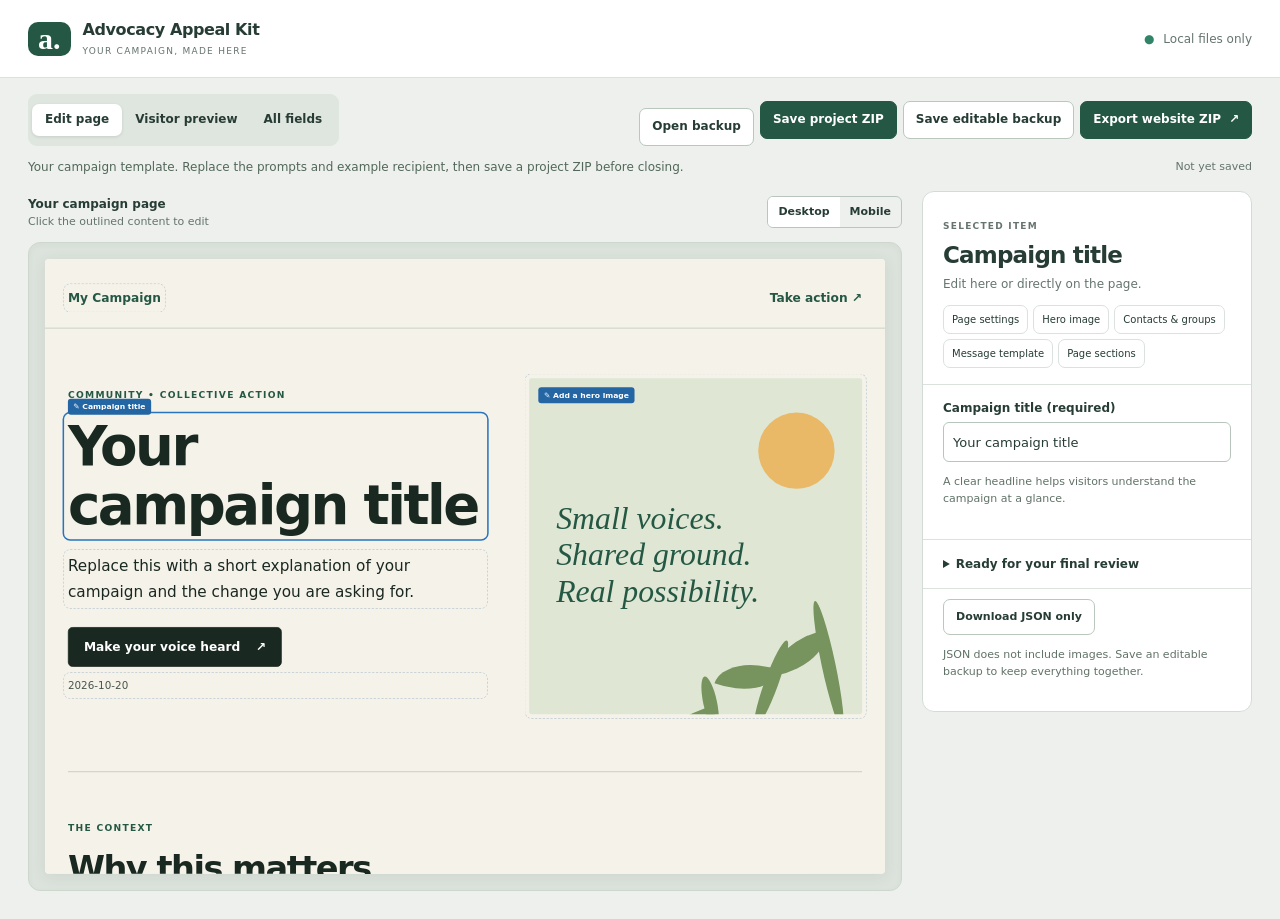
==== setup/index.html @ de8398fa "Add portable advocacy toolkit with visual and AI workflows" ====
<!doctype html>
<html lang="en">
<head><meta charset="utf-8"><meta name="viewport" content="width=device-width, initial-scale=1"><title>Advocacy Appeal Kit · Visual editor</title><link rel="stylesheet" href="editor.css"></head>
<body>
<header class="app-header"><div class="brand"><span class="mark" aria-hidden="true">a.</span><div><strong>Advocacy Appeal Kit</strong><span class="badge">YOUR CAMPAIGN, MADE HERE</span></div></div><span class="local-label"><span aria-hidden="true">●</span> Local files only</span></header>
<div class="toolbar"><div class="mode-switch" aria-label="Editor mode"><button id="mode-visual" aria-pressed="true">Edit page</button><button id="mode-preview" aria-pressed="false">Visitor preview</button><button id="mode-form" aria-pressed="false">All fields</button></div><div class="file-actions"><label class="file-button">Open backup<input id="import" type="file" accept=".zip,.json"></label><button id="download-project" class="primary">Save project ZIP</button><button id="download-backup">Save editable backup</button><button id="download-site" class="primary">Export website ZIP <span aria-hidden="true">↗</span></button></div></div>
<div class="status-row"><p id="status" role="status">Your campaign template. Replace the prompts and example recipient, then save a project ZIP before closing.</p><span id="save-state">Not yet saved</span></div>
<div class="workspace" id="workspace">
<section class="preview-panel" aria-label="Campaign canvas"><div class="preview-heading"><div><strong id="canvas-title">Your campaign page</strong><span id="canvas-hint">Click the outlined content to edit</span></div><div class="device-switch" aria-label="Preview width"><button id="desktop" aria-pressed="true">Desktop</button><button id="mobile" aria-pressed="false">Mobile</button></div></div><div class="preview-wrap"><div id="preview-stage"><iframe id="preview" title="Editable campaign page" sandbox="allow-scripts allow-popups"></iframe></div></div></section>
<aside id="inspector"><div class="inspector-heading"><span class="eyebrow">SELECTED ITEM</span><h1 id="selection-title">Campaign title</h1><p id="selection-hint">Edit here or directly on the page.</p></div><nav class="quick-nav" aria-label="Campaign settings"><button id="nav-campaign">Page settings</button><button id="nav-hero">Hero image</button><button id="nav-contacts">Contacts & groups</button><button id="nav-messages">Message template</button><button id="nav-content">Page sections</button></nav><form id="properties" novalidate></form><form id="editor" novalidate hidden></form><details class="checks" id="checks"><summary><span id="check-summary">Review before export</span></summary><div id="validation" aria-live="polite"></div><p class="help">Exporting does not publish or send anything. Verify facts, contact details and image rights.</p></details><div class="advanced-save"><button id="download-json">Download JSON only</button><p class="help">JSON does not include images. Save an editable backup to keep everything together.</p></div></aside>
</div>
<script src="../src/schema.js"></script><script src="../src/core.js"></script><script src="../src/archive.js"></script><script src="../src/project.js"></script><script src="project-template.js"></script><script src="bundle.js"></script><script src="visual.js"></script><script src="editor.js"></script>
</body></html>
---- setup/editor.css ----
*{box-sizing:border-box}[hidden]{display:none!important}:root{--ink:#263c34;--muted:#65746e;--line:#dbe1dc;--green:#245844;--focus:#1d65bb}body{margin:0;background:#edf0ed;color:var(--ink);font:14px/1.5 system-ui,sans-serif}.app-header{height:78px;padding:16px 28px;background:#fff;border-bottom:1px solid var(--line);display:flex;justify-content:space-between;align-items:center;gap:18px}.brand{display:flex;align-items:center;gap:12px}.brand strong{font-size:16px;letter-spacing:-.025em}.mark{font:bold 30px Georgia;background:var(--green);color:#fff;border-radius:10px;padding:0 10px}.badge{display:block;font-size:9px;letter-spacing:.14em;color:var(--muted);margin-top:3px}.local-label{font-size:12px;color:var(--muted)}.local-label span{color:#328469;margin-right:5px}.toolbar{display:flex;justify-content:space-between;gap:16px;padding:16px 28px 8px;flex-wrap:wrap}.mode-switch,.file-actions,.device-switch{display:flex;gap:6px;align-items:center;flex-wrap:wrap}button,.file-button{font:600 12px/1.3 system-ui;min-height:38px;padding:10px 12px;background:#fff;border:1px solid #b9c7bd;border-radius:7px;color:var(--ink);cursor:pointer;display:inline-flex;gap:8px;align-items:center;justify-content:center;max-width:100%}.primary{background:var(--green);color:white;border-color:var(--green)}button:disabled{opacity:.45;cursor:not-allowed}button:not(:disabled):hover,.file-button:hover{background:#e7eee8}.primary:not(:disabled):hover{background:#1b4836}.mode-switch{background:#dfe5df;padding:4px;border-radius:9px;gap:0}.mode-switch button{background:transparent;border-color:transparent;min-height:32px;padding:7px 12px}.mode-switch [aria-pressed=true]{background:#fff;box-shadow:0 1px 3px #28392d20}.file-button input{width:1px;height:1px;position:absolute;opacity:0}.file-button:focus-within,:focus-visible{outline:3px solid var(--focus);outline-offset:3px}.status-row{display:flex;gap:20px;justify-content:space-between;padding:4px 28px 15px;align-items:start}.status-row p{margin:0;font-size:12px;color:#52675a}#save-state{font-size:11px;color:#65746e;flex-shrink:0;padding-top:1px}.workspace{display:grid;grid-template-columns:minmax(0,1fr) 330px;gap:20px;margin:0 28px 28px;align-items:start}.preview-panel{min-width:0;position:sticky;top:16px}.preview-heading{height:42px;display:flex;justify-content:space-between;gap:12px;align-items:center;margin-bottom:9px}.preview-heading strong{font-size:12px}.preview-heading span{display:block;font-size:11px;color:var(--muted)}.device-switch{gap:0;border:1px solid #bac6bd;border-radius:6px;overflow:hidden}.device-switch button{border:0;border-radius:0;background:transparent;min-height:30px;padding:7px 10px;font-size:11px}.device-switch [aria-pressed=true]{background:#fff}.preview-wrap{background:#dce3dc;padding:16px;border:1px solid #cdd7ce;border-radius:12px;display:flex;justify-content:center;overflow:auto;box-shadow:inset 0 2px 6px #1c392509}iframe{width:100%;height:calc(100vh - 285px);min-height:620px;border:0;background:#f5f2e9;border-radius:5px;box-shadow:0 4px 20px #243a3015}iframe.mobile{width:390px;max-width:100%;flex-shrink:0}.workspace.preview-only{grid-template-columns:1fr}.workspace.preview-only aside{display:none}.workspace.preview-only iframe{min-height:650px}.workspace.form-mode{grid-template-columns:minmax(0,1fr) 400px}aside{background:#fff;border:1px solid #d3dcd4;border-radius:12px;overflow:hidden;min-width:0;max-height:calc(100vh - 200px);overflow-y:auto;scrollbar-width:thin;position:sticky;top:16px}.inspector-heading{padding:22px 20px 12px}.eyebrow{font-size:9px;letter-spacing:.14em;color:var(--muted);font-weight:700}h1{font:650 23px/1.15 system-ui;letter-spacing:-.035em;margin:7px 0}h2{font-size:15px;margin:16px 0 8px}.inspector-heading p{font-size:12px;color:var(--muted);margin:0}.quick-nav{padding:0 20px 16px;display:flex;gap:5px;flex-wrap:wrap;border-bottom:1px solid var(--line)}.quick-nav button{font-size:10px;min-height:29px;padding:6px 8px;border-color:var(--line);font-weight:500}.quick-nav button[aria-current=true]{border-color:var(--green);background:#edf3ed}#properties{padding:0 20px 20px}label{display:block;margin-top:14px;font-weight:600;font-size:12px}input,textarea,select{width:100%;font:13px/1.5 system-ui;padding:9px;border:1px solid #b7c5bc;border-radius:6px;color:var(--ink);background:#fff;margin-top:5px;min-height:40px}input[type=color]{padding:3px}textarea{resize:vertical;min-height:100px}fieldset{min-width:0;border:1px solid var(--line);border-radius:6px;margin:15px 0;padding:12px}legend{font-weight:650}fieldset button{margin-top:12px;font-size:11px}.help{font-size:11px;color:#607267;line-height:1.55}.field-help{margin:5px 0 0;font-size:11px;color:var(--muted)}.checks{border-top:1px solid var(--line);padding:15px 20px;font-size:12px}.checks summary{font-size:12px;font-weight:650;cursor:pointer}.checks ul{padding-left:18px}.error{color:#a12727}.advanced-save{padding:10px 20px 20px;border-top:1px solid var(--line)}.advanced-save button{font-size:11px;min-height:32px}.asset{border-top:1px solid var(--line);margin-top:14px;padding-top:10px;overflow-wrap:anywhere}.asset img,.hero-image{max-width:100%;max-height:180px;border-radius:7px;object-fit:contain;background:#edf0eb}.hero-image{display:block;margin-top:16px;width:100%}.image-empty{padding:24px 16px;background:#f2f5ef;border:1px dashed #a9baa9;border-radius:8px;text-align:center;color:var(--muted);margin-top:16px}.stack{display:flex;flex-direction:column;gap:6px;margin-top:14px}.stack button{justify-content:flex-start;text-align:left;font-weight:500;overflow-wrap:anywhere;white-space:normal}.button-row{display:flex;gap:7px;flex-wrap:wrap;margin-top:14px}.button-row button{flex:1}.remove{color:#9a2929;border-color:#dfbdb9}.add{margin-top:12px}.section-label{display:flex;justify-content:space-between;align-items:center;gap:10px;margin-top:20px}.section-label h2{margin:0}.section-label button{min-height:28px;font-size:11px;padding:6px 10px}.group-heading{margin:18px 0 7px;font-size:12px;font-weight:650;color:var(--muted)}.group-rename{display:flex;gap:6px;align-items:center}.group-rename input{min-width:0}.group-rename button{margin-top:5px;font-size:10px;min-height:40px}.contact-list{list-style:none;margin:8px 0;padding:0}.contact-list button{display:block;text-align:left;width:100%;margin-top:6px;font-weight:550}.contact-list small{display:block;font-weight:400;color:var(--muted);margin-top:3px}#editor details{border-bottom:1px solid var(--line);padding:16px 20px}#editor summary{font-weight:650;cursor:pointer}.form-mode #properties{display:none}.form-mode #editor{display:block}.form-mode .quick-nav{display:none}@media(max-width:1150px){.workspace{grid-template-columns:minmax(0,1fr) 300px;gap:14px;margin:0 16px 20px}.toolbar{padding-left:16px;padding-right:16px}.status-row{padding-left:16px;padding-right:16px}.preview-wrap{padding:10px}.workspace.form-mode{grid-template-columns:minmax(0,1fr) 340px}}@media(max-width:800px){.app-header{padding:12px 16px}.local-label{display:none}.toolbar{gap:10px}.file-actions{flex-wrap:wrap}.workspace,.workspace.form-mode{grid-template-columns:1fr}.preview-panel,aside{position:static}aside{max-height:none}.preview-heading{height:auto;min-height:42px}.preview-heading span{max-width:210px}iframe{height:65vh;min-height:450px}.workspace.preview-only iframe{min-height:600px}.status-row{flex-direction:column;gap:4px}.file-actions button,.file-actions .file-button{font-size:11px}.form-mode aside{order:-1}}@media(prefers-reduced-motion:no-preference){button,.file-button{transition:background .15s ease}}

#preview-stage{position:relative;flex-shrink:0;min-width:0}#preview-stage iframe{display:block;transform-origin:top left;max-width:none}#preview-stage iframe.mobile{max-width:none}

/* Guidance stays neutral until a field is edited or a review issue is opened. */
.field-help{display:block}.needs-attention{border-color:#a76516;background:#fffaf1}.review-link{display:inline;text-align:left;border:0;padding:3px 0;min-height:0;background:transparent;color:inherit;text-decoration:underline;font:inherit}.group-heading{overflow-wrap:anywhere}
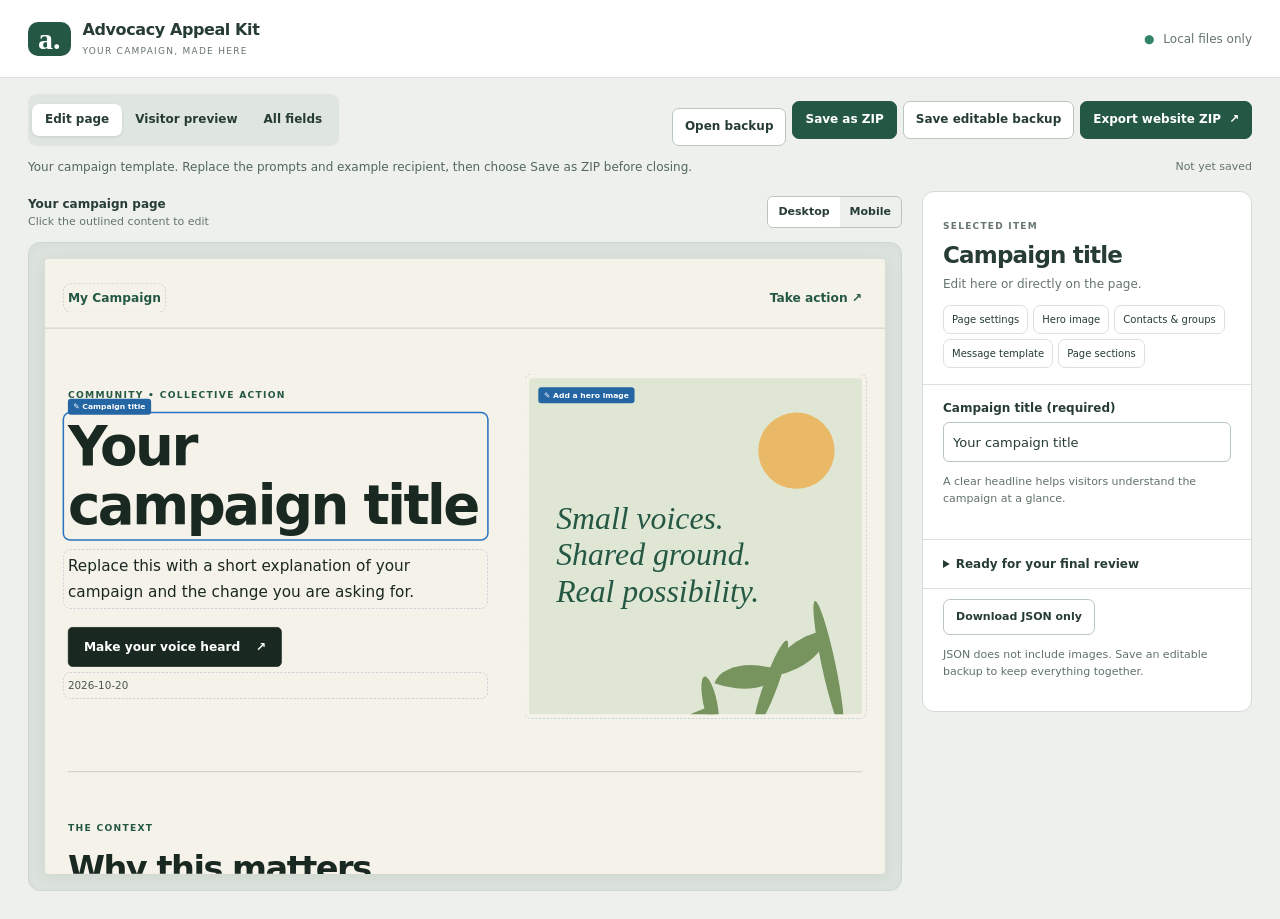
==== commit 91231519: "Simplify root website and editor entrypoints with mission-first guide" ====
--- a/setup/index.html
+++ b/setup/index.html
@@ -3,8 +3,8 @@
 <head><meta charset="utf-8"><meta name="viewport" content="width=device-width, initial-scale=1"><title>Advocacy Appeal Kit · Visual editor</title><link rel="stylesheet" href="editor.css"></head>
 <body>
 <header class="app-header"><div class="brand"><span class="mark" aria-hidden="true">a.</span><div><strong>Advocacy Appeal Kit</strong><span class="badge">YOUR CAMPAIGN, MADE HERE</span></div></div><span class="local-label"><span aria-hidden="true">●</span> Local files only</span></header>
-<div class="toolbar"><div class="mode-switch" aria-label="Editor mode"><button id="mode-visual" aria-pressed="true">Edit page</button><button id="mode-preview" aria-pressed="false">Visitor preview</button><button id="mode-form" aria-pressed="false">All fields</button></div><div class="file-actions"><label class="file-button">Open backup<input id="import" type="file" accept=".zip,.json"></label><button id="download-project" class="primary">Save project ZIP</button><button id="download-backup">Save editable backup</button><button id="download-site" class="primary">Export website ZIP <span aria-hidden="true">↗</span></button></div></div>
-<div class="status-row"><p id="status" role="status">Your campaign template. Replace the prompts and example recipient, then save a project ZIP before closing.</p><span id="save-state">Not yet saved</span></div>
+<div class="toolbar"><div class="mode-switch" aria-label="Editor mode"><button id="mode-visual" aria-pressed="true">Edit page</button><button id="mode-preview" aria-pressed="false">Visitor preview</button><button id="mode-form" aria-pressed="false">All fields</button></div><div class="file-actions"><label class="file-button">Open backup<input id="import" type="file" accept=".zip,.json"></label><button id="download-project" class="primary">Save as ZIP</button><button id="download-backup">Save editable backup</button><button id="download-site" class="primary">Export website ZIP <span aria-hidden="true">↗</span></button></div></div>
+<div class="status-row"><p id="status" role="status">Your campaign template. Replace the prompts and example recipient, then choose Save as ZIP before closing.</p><span id="save-state">Not yet saved</span></div>
 <div class="workspace" id="workspace">
 <section class="preview-panel" aria-label="Campaign canvas"><div class="preview-heading"><div><strong id="canvas-title">Your campaign page</strong><span id="canvas-hint">Click the outlined content to edit</span></div><div class="device-switch" aria-label="Preview width"><button id="desktop" aria-pressed="true">Desktop</button><button id="mobile" aria-pressed="false">Mobile</button></div></div><div class="preview-wrap"><div id="preview-stage"><iframe id="preview" title="Editable campaign page" sandbox="allow-scripts allow-popups"></iframe></div></div></section>
 <aside id="inspector"><div class="inspector-heading"><span class="eyebrow">SELECTED ITEM</span><h1 id="selection-title">Campaign title</h1><p id="selection-hint">Edit here or directly on the page.</p></div><nav class="quick-nav" aria-label="Campaign settings"><button id="nav-campaign">Page settings</button><button id="nav-hero">Hero image</button><button id="nav-contacts">Contacts & groups</button><button id="nav-messages">Message template</button><button id="nav-content">Page sections</button></nav><form id="properties" novalidate></form><form id="editor" novalidate hidden></form><details class="checks" id="checks"><summary><span id="check-summary">Review before export</span></summary><div id="validation" aria-live="polite"></div><p class="help">Exporting does not publish or send anything. Verify facts, contact details and image rights.</p></details><div class="advanced-save"><button id="download-json">Download JSON only</button><p class="help">JSON does not include images. Save an editable backup to keep everything together.</p></div></aside>
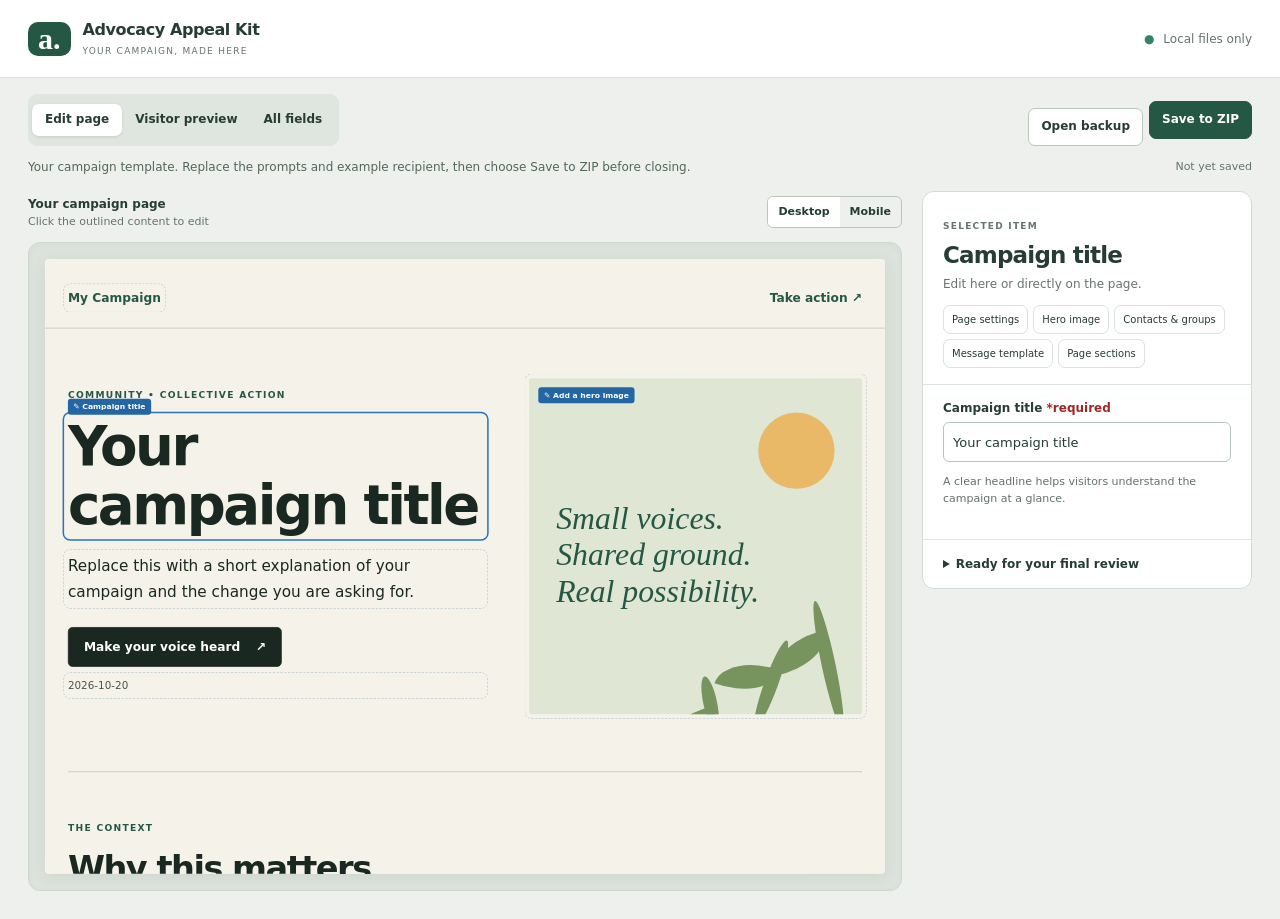
==== commit b0b8ed72: "Simplify editor to one Save to ZIP action and streamline required fields" ====
--- a/setup/index.html
+++ b/setup/index.html
@@ -3,11 +3,11 @@
 <head><meta charset="utf-8"><meta name="viewport" content="width=device-width, initial-scale=1"><title>Advocacy Appeal Kit · Visual editor</title><link rel="stylesheet" href="editor.css"></head>
 <body>
 <header class="app-header"><div class="brand"><span class="mark" aria-hidden="true">a.</span><div><strong>Advocacy Appeal Kit</strong><span class="badge">YOUR CAMPAIGN, MADE HERE</span></div></div><span class="local-label"><span aria-hidden="true">●</span> Local files only</span></header>
-<div class="toolbar"><div class="mode-switch" aria-label="Editor mode"><button id="mode-visual" aria-pressed="true">Edit page</button><button id="mode-preview" aria-pressed="false">Visitor preview</button><button id="mode-form" aria-pressed="false">All fields</button></div><div class="file-actions"><label class="file-button">Open backup<input id="import" type="file" accept=".zip,.json"></label><button id="download-project" class="primary">Save as ZIP</button><button id="download-backup">Save editable backup</button><button id="download-site" class="primary">Export website ZIP <span aria-hidden="true">↗</span></button></div></div>
-<div class="status-row"><p id="status" role="status">Your campaign template. Replace the prompts and example recipient, then choose Save as ZIP before closing.</p><span id="save-state">Not yet saved</span></div>
+<div class="toolbar"><div class="mode-switch" aria-label="Editor mode"><button id="mode-visual" aria-pressed="true">Edit page</button><button id="mode-preview" aria-pressed="false">Visitor preview</button><button id="mode-form" aria-pressed="false">All fields</button></div><div class="file-actions"><label class="file-button">Open backup<input id="import" type="file" accept=".zip,.json"></label><button id="download-project" class="primary">Save to ZIP</button></div></div>
+<div class="status-row"><p id="status" role="status">Your campaign template. Replace the prompts and example recipient, then choose Save to ZIP before closing.</p><span id="save-state">Not yet saved</span></div>
 <div class="workspace" id="workspace">
 <section class="preview-panel" aria-label="Campaign canvas"><div class="preview-heading"><div><strong id="canvas-title">Your campaign page</strong><span id="canvas-hint">Click the outlined content to edit</span></div><div class="device-switch" aria-label="Preview width"><button id="desktop" aria-pressed="true">Desktop</button><button id="mobile" aria-pressed="false">Mobile</button></div></div><div class="preview-wrap"><div id="preview-stage"><iframe id="preview" title="Editable campaign page" sandbox="allow-scripts allow-popups"></iframe></div></div></section>
-<aside id="inspector"><div class="inspector-heading"><span class="eyebrow">SELECTED ITEM</span><h1 id="selection-title">Campaign title</h1><p id="selection-hint">Edit here or directly on the page.</p></div><nav class="quick-nav" aria-label="Campaign settings"><button id="nav-campaign">Page settings</button><button id="nav-hero">Hero image</button><button id="nav-contacts">Contacts & groups</button><button id="nav-messages">Message template</button><button id="nav-content">Page sections</button></nav><form id="properties" novalidate></form><form id="editor" novalidate hidden></form><details class="checks" id="checks"><summary><span id="check-summary">Review before export</span></summary><div id="validation" aria-live="polite"></div><p class="help">Exporting does not publish or send anything. Verify facts, contact details and image rights.</p></details><div class="advanced-save"><button id="download-json">Download JSON only</button><p class="help">JSON does not include images. Save an editable backup to keep everything together.</p></div></aside>
+<aside id="inspector"><div class="inspector-heading"><span class="eyebrow">SELECTED ITEM</span><h1 id="selection-title">Campaign title</h1><p id="selection-hint">Edit here or directly on the page.</p></div><nav class="quick-nav" aria-label="Campaign settings"><button id="nav-campaign">Page settings</button><button id="nav-hero">Hero image</button><button id="nav-contacts">Contacts & groups</button><button id="nav-messages">Message template</button><button id="nav-content">Page sections</button></nav><form id="properties" novalidate></form><form id="editor" novalidate hidden></form><details class="checks" id="checks"><summary><span id="check-summary">Review before export</span></summary><div id="validation" aria-live="polite"></div><p class="help">Exporting does not publish or send anything. Verify facts, contact details and image rights.</p></details></aside>
 </div>
 <script src="../src/schema.js"></script><script src="../src/core.js"></script><script src="../src/archive.js"></script><script src="../src/project.js"></script><script src="project-template.js"></script><script src="bundle.js"></script><script src="visual.js"></script><script src="editor.js"></script>
 </body></html>
--- a/setup/editor.css
+++ b/setup/editor.css
@@ -1,6 +1,9 @@
-*{box-sizing:border-box}[hidden]{display:none!important}:root{--ink:#263c34;--muted:#65746e;--line:#dbe1dc;--green:#245844;--focus:#1d65bb}body{margin:0;background:#edf0ed;color:var(--ink);font:14px/1.5 system-ui,sans-serif}.app-header{height:78px;padding:16px 28px;background:#fff;border-bottom:1px solid var(--line);display:flex;justify-content:space-between;align-items:center;gap:18px}.brand{display:flex;align-items:center;gap:12px}.brand strong{font-size:16px;letter-spacing:-.025em}.mark{font:bold 30px Georgia;background:var(--green);color:#fff;border-radius:10px;padding:0 10px}.badge{display:block;font-size:9px;letter-spacing:.14em;color:var(--muted);margin-top:3px}.local-label{font-size:12px;color:var(--muted)}.local-label span{color:#328469;margin-right:5px}.toolbar{display:flex;justify-content:space-between;gap:16px;padding:16px 28px 8px;flex-wrap:wrap}.mode-switch,.file-actions,.device-switch{display:flex;gap:6px;align-items:center;flex-wrap:wrap}button,.file-button{font:600 12px/1.3 system-ui;min-height:38px;padding:10px 12px;background:#fff;border:1px solid #b9c7bd;border-radius:7px;color:var(--ink);cursor:pointer;display:inline-flex;gap:8px;align-items:center;justify-content:center;max-width:100%}.primary{background:var(--green);color:white;border-color:var(--green)}button:disabled{opacity:.45;cursor:not-allowed}button:not(:disabled):hover,.file-button:hover{background:#e7eee8}.primary:not(:disabled):hover{background:#1b4836}.mode-switch{background:#dfe5df;padding:4px;border-radius:9px;gap:0}.mode-switch button{background:transparent;border-color:transparent;min-height:32px;padding:7px 12px}.mode-switch [aria-pressed=true]{background:#fff;box-shadow:0 1px 3px #28392d20}.file-button input{width:1px;height:1px;position:absolute;opacity:0}.file-button:focus-within,:focus-visible{outline:3px solid var(--focus);outline-offset:3px}.status-row{display:flex;gap:20px;justify-content:space-between;padding:4px 28px 15px;align-items:start}.status-row p{margin:0;font-size:12px;color:#52675a}#save-state{font-size:11px;color:#65746e;flex-shrink:0;padding-top:1px}.workspace{display:grid;grid-template-columns:minmax(0,1fr) 330px;gap:20px;margin:0 28px 28px;align-items:start}.preview-panel{min-width:0;position:sticky;top:16px}.preview-heading{height:42px;display:flex;justify-content:space-between;gap:12px;align-items:center;margin-bottom:9px}.preview-heading strong{font-size:12px}.preview-heading span{display:block;font-size:11px;color:var(--muted)}.device-switch{gap:0;border:1px solid #bac6bd;border-radius:6px;overflow:hidden}.device-switch button{border:0;border-radius:0;background:transparent;min-height:30px;padding:7px 10px;font-size:11px}.device-switch [aria-pressed=true]{background:#fff}.preview-wrap{background:#dce3dc;padding:16px;border:1px solid #cdd7ce;border-radius:12px;display:flex;justify-content:center;overflow:auto;box-shadow:inset 0 2px 6px #1c392509}iframe{width:100%;height:calc(100vh - 285px);min-height:620px;border:0;background:#f5f2e9;border-radius:5px;box-shadow:0 4px 20px #243a3015}iframe.mobile{width:390px;max-width:100%;flex-shrink:0}.workspace.preview-only{grid-template-columns:1fr}.workspace.preview-only aside{display:none}.workspace.preview-only iframe{min-height:650px}.workspace.form-mode{grid-template-columns:minmax(0,1fr) 400px}aside{background:#fff;border:1px solid #d3dcd4;border-radius:12px;overflow:hidden;min-width:0;max-height:calc(100vh - 200px);overflow-y:auto;scrollbar-width:thin;position:sticky;top:16px}.inspector-heading{padding:22px 20px 12px}.eyebrow{font-size:9px;letter-spacing:.14em;color:var(--muted);font-weight:700}h1{font:650 23px/1.15 system-ui;letter-spacing:-.035em;margin:7px 0}h2{font-size:15px;margin:16px 0 8px}.inspector-heading p{font-size:12px;color:var(--muted);margin:0}.quick-nav{padding:0 20px 16px;display:flex;gap:5px;flex-wrap:wrap;border-bottom:1px solid var(--line)}.quick-nav button{font-size:10px;min-height:29px;padding:6px 8px;border-color:var(--line);font-weight:500}.quick-nav button[aria-current=true]{border-color:var(--green);background:#edf3ed}#properties{padding:0 20px 20px}label{display:block;margin-top:14px;font-weight:600;font-size:12px}input,textarea,select{width:100%;font:13px/1.5 system-ui;padding:9px;border:1px solid #b7c5bc;border-radius:6px;color:var(--ink);background:#fff;margin-top:5px;min-height:40px}input[type=color]{padding:3px}textarea{resize:vertical;min-height:100px}fieldset{min-width:0;border:1px solid var(--line);border-radius:6px;margin:15px 0;padding:12px}legend{font-weight:650}fieldset button{margin-top:12px;font-size:11px}.help{font-size:11px;color:#607267;line-height:1.55}.field-help{margin:5px 0 0;font-size:11px;color:var(--muted)}.checks{border-top:1px solid var(--line);padding:15px 20px;font-size:12px}.checks summary{font-size:12px;font-weight:650;cursor:pointer}.checks ul{padding-left:18px}.error{color:#a12727}.advanced-save{padding:10px 20px 20px;border-top:1px solid var(--line)}.advanced-save button{font-size:11px;min-height:32px}.asset{border-top:1px solid var(--line);margin-top:14px;padding-top:10px;overflow-wrap:anywhere}.asset img,.hero-image{max-width:100%;max-height:180px;border-radius:7px;object-fit:contain;background:#edf0eb}.hero-image{display:block;margin-top:16px;width:100%}.image-empty{padding:24px 16px;background:#f2f5ef;border:1px dashed #a9baa9;border-radius:8px;text-align:center;color:var(--muted);margin-top:16px}.stack{display:flex;flex-direction:column;gap:6px;margin-top:14px}.stack button{justify-content:flex-start;text-align:left;font-weight:500;overflow-wrap:anywhere;white-space:normal}.button-row{display:flex;gap:7px;flex-wrap:wrap;margin-top:14px}.button-row button{flex:1}.remove{color:#9a2929;border-color:#dfbdb9}.add{margin-top:12px}.section-label{display:flex;justify-content:space-between;align-items:center;gap:10px;margin-top:20px}.section-label h2{margin:0}.section-label button{min-height:28px;font-size:11px;padding:6px 10px}.group-heading{margin:18px 0 7px;font-size:12px;font-weight:650;color:var(--muted)}.group-rename{display:flex;gap:6px;align-items:center}.group-rename input{min-width:0}.group-rename button{margin-top:5px;font-size:10px;min-height:40px}.contact-list{list-style:none;margin:8px 0;padding:0}.contact-list button{display:block;text-align:left;width:100%;margin-top:6px;font-weight:550}.contact-list small{display:block;font-weight:400;color:var(--muted);margin-top:3px}#editor details{border-bottom:1px solid var(--line);padding:16px 20px}#editor summary{font-weight:650;cursor:pointer}.form-mode #properties{display:none}.form-mode #editor{display:block}.form-mode .quick-nav{display:none}@media(max-width:1150px){.workspace{grid-template-columns:minmax(0,1fr) 300px;gap:14px;margin:0 16px 20px}.toolbar{padding-left:16px;padding-right:16px}.status-row{padding-left:16px;padding-right:16px}.preview-wrap{padding:10px}.workspace.form-mode{grid-template-columns:minmax(0,1fr) 340px}}@media(max-width:800px){.app-header{padding:12px 16px}.local-label{display:none}.toolbar{gap:10px}.file-actions{flex-wrap:wrap}.workspace,.workspace.form-mode{grid-template-columns:1fr}.preview-panel,aside{position:static}aside{max-height:none}.preview-heading{height:auto;min-height:42px}.preview-heading span{max-width:210px}iframe{height:65vh;min-height:450px}.workspace.preview-only iframe{min-height:600px}.status-row{flex-direction:column;gap:4px}.file-actions button,.file-actions .file-button{font-size:11px}.form-mode aside{order:-1}}@media(prefers-reduced-motion:no-preference){button,.file-button{transition:background .15s ease}}
+*{box-sizing:border-box}[hidden]{display:none!important}:root{--ink:#263c34;--muted:#65746e;--line:#dbe1dc;--green:#245844;--focus:#1d65bb}body{margin:0;background:#edf0ed;color:var(--ink);font:14px/1.5 system-ui,sans-serif}.app-header{height:78px;padding:16px 28px;background:#fff;border-bottom:1px solid var(--line);display:flex;justify-content:space-between;align-items:center;gap:18px}.brand{display:flex;align-items:center;gap:12px}.brand strong{font-size:16px;letter-spacing:-.025em}.mark{font:bold 30px Georgia;background:var(--green);color:#fff;border-radius:10px;padding:0 10px}.badge{display:block;font-size:9px;letter-spacing:.14em;color:var(--muted);margin-top:3px}.local-label{font-size:12px;color:var(--muted)}.local-label span{color:#328469;margin-right:5px}.toolbar{display:flex;justify-content:space-between;gap:16px;padding:16px 28px 8px;flex-wrap:wrap}.mode-switch,.file-actions,.device-switch{display:flex;gap:6px;align-items:center;flex-wrap:wrap}button,.file-button{font:600 12px/1.3 system-ui;min-height:38px;padding:10px 12px;background:#fff;border:1px solid #b9c7bd;border-radius:7px;color:var(--ink);cursor:pointer;display:inline-flex;gap:8px;align-items:center;justify-content:center;max-width:100%}.primary{background:var(--green);color:white;border-color:var(--green)}button:disabled{opacity:.45;cursor:not-allowed}button:not(:disabled):hover,.file-button:hover{background:#e7eee8}.primary:not(:disabled):hover{background:#1b4836}.mode-switch{background:#dfe5df;padding:4px;border-radius:9px;gap:0}.mode-switch button{background:transparent;border-color:transparent;min-height:32px;padding:7px 12px}.mode-switch [aria-pressed=true]{background:#fff;box-shadow:0 1px 3px #28392d20}.file-button input{width:1px;height:1px;position:absolute;opacity:0}.file-button:focus-within,:focus-visible{outline:3px solid var(--focus);outline-offset:3px}.status-row{display:flex;gap:20px;justify-content:space-between;padding:4px 28px 15px;align-items:start}.status-row p{margin:0;font-size:12px;color:#52675a}#save-state{font-size:11px;color:#65746e;flex-shrink:0;padding-top:1px}.workspace{display:grid;grid-template-columns:minmax(0,1fr) 330px;gap:20px;margin:0 28px 28px;align-items:start}.preview-panel{min-width:0;position:sticky;top:16px}.preview-heading{height:42px;display:flex;justify-content:space-between;gap:12px;align-items:center;margin-bottom:9px}.preview-heading strong{font-size:12px}.preview-heading span{display:block;font-size:11px;color:var(--muted)}.device-switch{gap:0;border:1px solid #bac6bd;border-radius:6px;overflow:hidden}.device-switch button{border:0;border-radius:0;background:transparent;min-height:30px;padding:7px 10px;font-size:11px}.device-switch [aria-pressed=true]{background:#fff}.preview-wrap{background:#dce3dc;padding:16px;border:1px solid #cdd7ce;border-radius:12px;display:flex;justify-content:center;overflow:auto;box-shadow:inset 0 2px 6px #1c392509}iframe{width:100%;height:calc(100vh - 285px);min-height:620px;border:0;background:#f5f2e9;border-radius:5px;box-shadow:0 4px 20px #243a3015}iframe.mobile{width:390px;max-width:100%;flex-shrink:0}.workspace.preview-only{grid-template-columns:1fr}.workspace.preview-only aside{display:none}.workspace.preview-only iframe{min-height:650px}.workspace.form-mode{grid-template-columns:minmax(0,1fr) 400px}aside{background:#fff;border:1px solid #d3dcd4;border-radius:12px;overflow:hidden;min-width:0;max-height:calc(100vh - 200px);overflow-y:auto;scrollbar-width:thin;position:sticky;top:16px}.inspector-heading{padding:22px 20px 12px}.eyebrow{font-size:9px;letter-spacing:.14em;color:var(--muted);font-weight:700}h1{font:650 23px/1.15 system-ui;letter-spacing:-.035em;margin:7px 0}h2{font-size:15px;margin:16px 0 8px}.inspector-heading p{font-size:12px;color:var(--muted);margin:0}.quick-nav{padding:0 20px 16px;display:flex;gap:5px;flex-wrap:wrap;border-bottom:1px solid var(--line)}.quick-nav button{font-size:10px;min-height:29px;padding:6px 8px;border-color:var(--line);font-weight:500}.quick-nav button[aria-current=true]{border-color:var(--green);background:#edf3ed}#properties{padding:0 20px 20px}label{display:block;margin-top:14px;font-weight:600;font-size:12px}input,textarea,select{width:100%;font:13px/1.5 system-ui;padding:9px;border:1px solid #b7c5bc;border-radius:6px;color:var(--ink);background:#fff;margin-top:5px;min-height:40px}input[type=color]{padding:3px}textarea{resize:vertical;min-height:100px}fieldset{min-width:0;border:1px solid var(--line);border-radius:6px;margin:15px 0;padding:12px}legend{font-weight:650}fieldset button{margin-top:12px;font-size:11px}.help{font-size:11px;color:#607267;line-height:1.55}.field-help{margin:5px 0 0;font-size:11px;color:var(--muted)}.checks{border-top:1px solid var(--line);padding:15px 20px;font-size:12px}.checks summary{font-size:12px;font-weight:650;cursor:pointer}.checks ul{padding-left:18px}.error{color:#a12727}.asset{border-top:1px solid var(--line);margin-top:14px;padding-top:10px;overflow-wrap:anywhere}.asset img,.hero-image{max-width:100%;max-height:180px;border-radius:7px;object-fit:contain;background:#edf0eb}.hero-image{display:block;margin-top:16px;width:100%}.image-empty{padding:24px 16px;background:#f2f5ef;border:1px dashed #a9baa9;border-radius:8px;text-align:center;color:var(--muted);margin-top:16px}.stack{display:flex;flex-direction:column;gap:6px;margin-top:14px}.stack button{justify-content:flex-start;text-align:left;font-weight:500;overflow-wrap:anywhere;white-space:normal}.button-row{display:flex;gap:7px;flex-wrap:wrap;margin-top:14px}.button-row button{flex:1}.remove{color:#9a2929;border-color:#dfbdb9}.add{margin-top:12px}.section-label{display:flex;justify-content:space-between;align-items:center;gap:10px;margin-top:20px}.section-label h2{margin:0}.section-label button{min-height:28px;font-size:11px;padding:6px 10px}.group-heading{margin:18px 0 7px;font-size:12px;font-weight:650;color:var(--muted)}.group-rename{display:flex;gap:6px;align-items:center}.group-rename input{min-width:0}.group-rename button{margin-top:5px;font-size:10px;min-height:40px}.contact-list{list-style:none;margin:8px 0;padding:0}.contact-list button{display:block;text-align:left;width:100%;margin-top:6px;font-weight:550}.contact-list small{display:block;font-weight:400;color:var(--muted);margin-top:3px}#editor details{border-bottom:1px solid var(--line);padding:16px 20px}#editor summary{font-weight:650;cursor:pointer}.form-mode #properties{display:none}.form-mode #editor{display:block}.form-mode .quick-nav{display:none}@media(max-width:1150px){.workspace{grid-template-columns:minmax(0,1fr) 300px;gap:14px;margin:0 16px 20px}.toolbar{padding-left:16px;padding-right:16px}.status-row{padding-left:16px;padding-right:16px}.preview-wrap{padding:10px}.workspace.form-mode{grid-template-columns:minmax(0,1fr) 340px}}@media(max-width:800px){.app-header{padding:12px 16px}.local-label{display:none}.toolbar{gap:10px}.file-actions{flex-wrap:wrap}.workspace,.workspace.form-mode{grid-template-columns:1fr}.preview-panel,aside{position:static}aside{max-height:none}.preview-heading{height:auto;min-height:42px}.preview-heading span{max-width:210px}iframe{height:65vh;min-height:450px}.workspace.preview-only iframe{min-height:600px}.status-row{flex-direction:column;gap:4px}.file-actions button,.file-actions .file-button{font-size:11px}.form-mode aside{order:-1}}@media(prefers-reduced-motion:no-preference){button,.file-button{transition:background .15s ease}}
 
 #preview-stage{position:relative;flex-shrink:0;min-width:0}#preview-stage iframe{display:block;transform-origin:top left;max-width:none}#preview-stage iframe.mobile{max-width:none}
 
 /* Guidance stays neutral until a field is edited or a review issue is opened. */
 .field-help{display:block}.needs-attention{border-color:#a76516;background:#fffaf1}.review-link{display:inline;text-align:left;border:0;padding:3px 0;min-height:0;background:transparent;color:inherit;text-decoration:underline;font:inherit}.group-heading{overflow-wrap:anywhere}
+
+/* Only the explicit required marker is red; labels and controls retain their colors. */
+.required-marker{color:#a12727}
